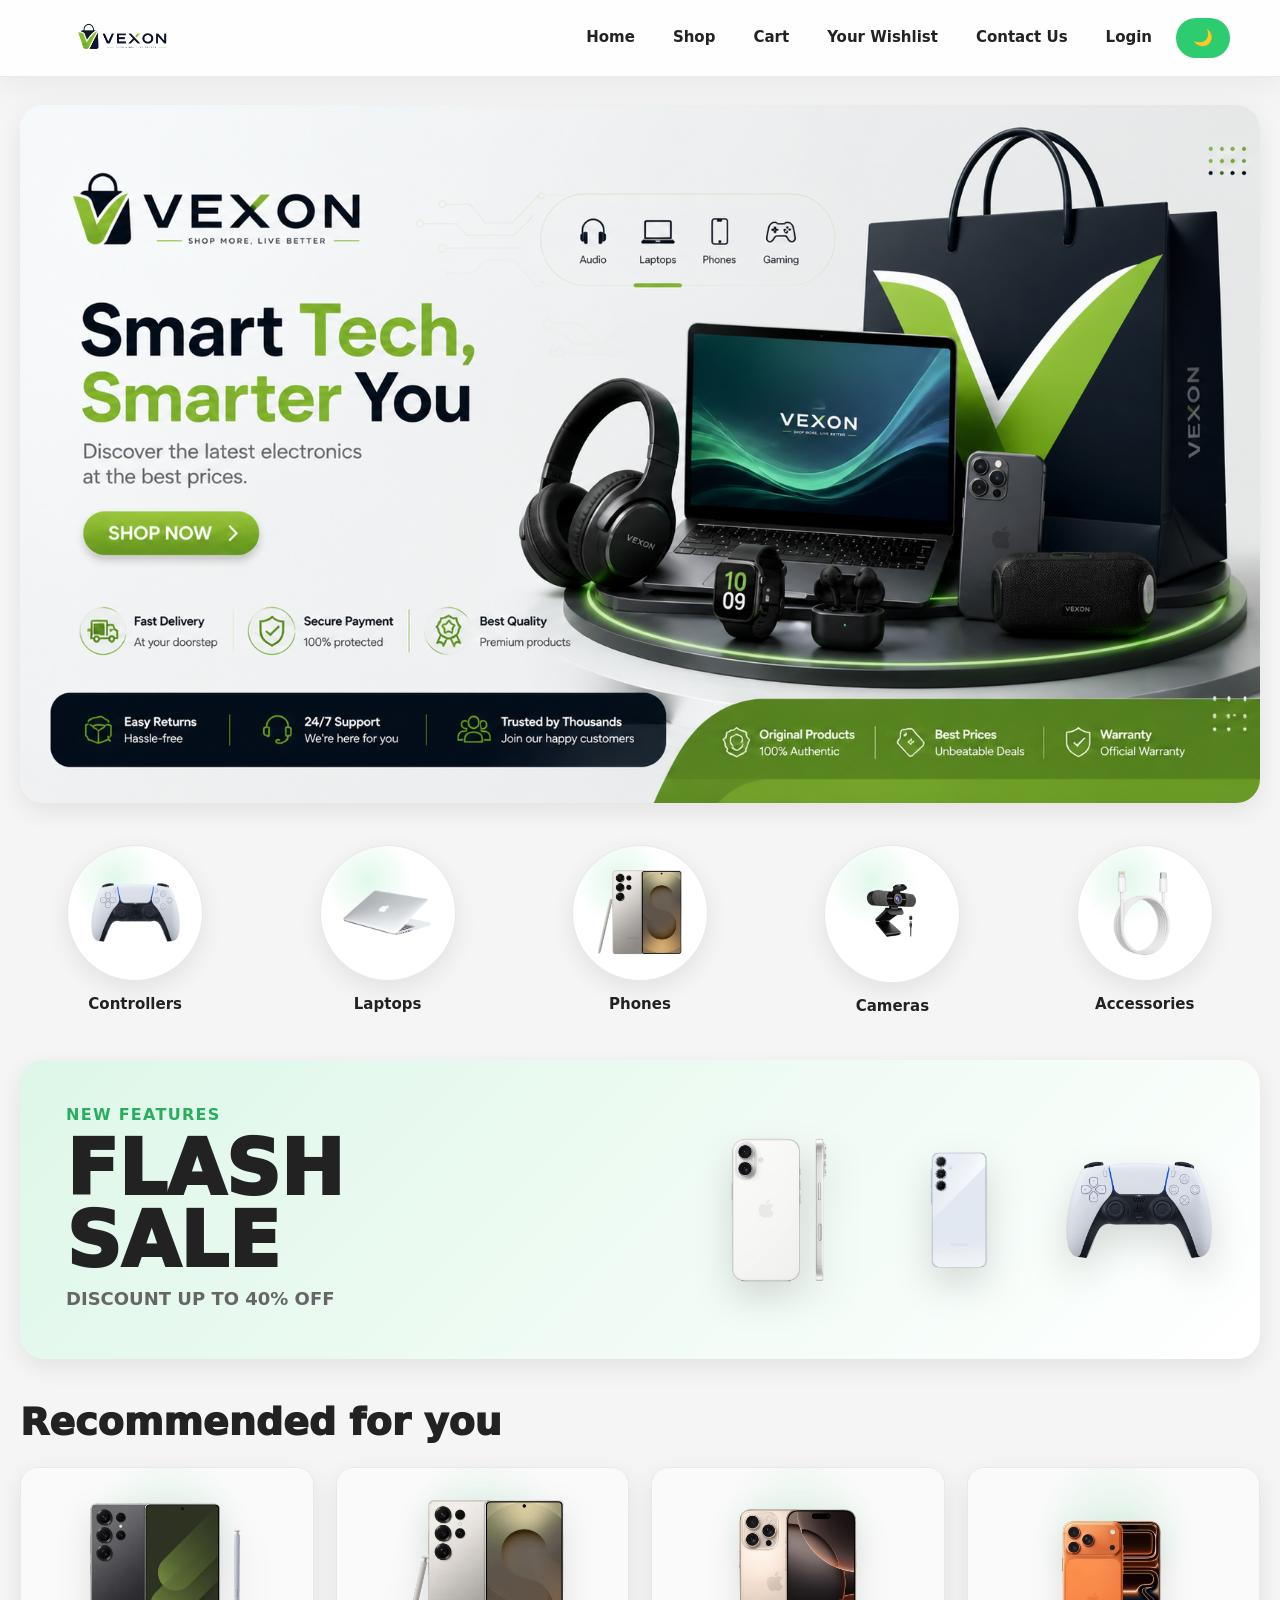
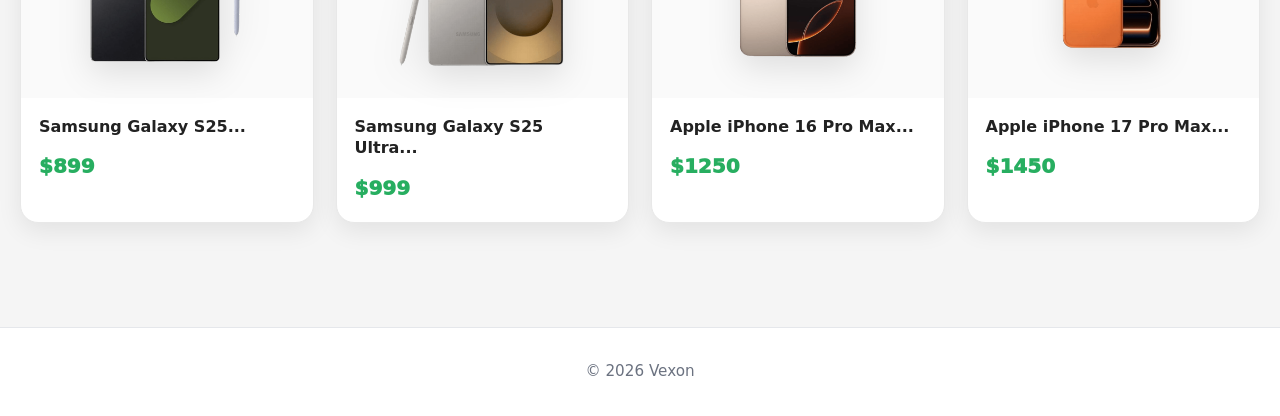
==== pages/index.html @ 3ef83936 "final commit" ====
<!DOCTYPE html>
<html lang="en">
<head>
  <meta charset="UTF-8" />
  <meta name="viewport" content="width=device-width, initial-scale=1.0"/>
  <title>MyStore</title>
  <link rel="stylesheet" href="../css/style.css">
  <link rel="stylesheet" href="../css/light-theme.css" id="theme-link">
  <link rel="stylesheet" href="../css/index.css">
</head>
<body>
      
  <header id="navbar"></header>

    <main class="container">

        <section class="main-banner">
           <a href="shop.html"><img src="../images/products/banner.png"  alt="Vexon banner" class="banner-img"></a> 
        </section>

        <section class="categories">
           <div class="category-item">
                <div class="controller-container">
                    <img src="../images/products/ps5-controller.png" alt="controller" >
                </div>
                <span>controllers</span>
            </div>
            </li>
            <div class="category-item">
                <div class="laptops-container">
                    <img src="../images/products/macbook-pro.png" alt="Laptops"onclick="changeCategory('laptops')">
                </div>
                <span>Laptops</span>
            </div>
            
            <div class="category-item">
                <div class="Phone-container">
                    <img src="../images/products/3.png" alt="Phones">
                </div>
                <span>phones</span>
            </div>
            
            <div class="category-item">
                <div class="cameras-container">
                    <img src="../images/products/webcam.png" alt="Cameras">
                </div>
                <span>Cameras</span>
            </div>

            <div class="category-item">
                <div class="accessories-container">
                    <img src="../images/products/charging-cable.png" alt="accessories">
                </div>
                <span>Accessories</span>
            </div>

        </section>

        <section class="flash-sale">
            <div class="flash-content">
                <div class="flash-text">
                    <h3>NEW FEATURES</h3>
                    <h2>FLASH SALE</h2>
                    <p>DISCOUNT UP TO 40% OFF</p>
                </div>
                <div class="flash-products">
                <img src="../images/products/iphone15.png" alt="Sale Phone 1" onclick="openDetails('iPhone 15')">
                <img src="../images/products/galaxy.png" alt="Sale Phone 2" onclick="openDetails('Samsung Galaxy S24')">
                <img src="../images/products/ps5-controller.png" alt="Sale Phone 3"onclick="openDetails('PS5 Controller')">
                </div>
            </div>
        </section>

        <section class="recommended-section">
            <h2 class="section-title">Recommended for you</h2>
            
            <div class="carousel-container">
                
                <div class="carousel-container">

  <!-- 7ot hena samsung s25 1 ya 3abod -->
  <div class="product-card">
    <div class="image-wrapper">
      <img src="../images/products/1.png" onclick="openDetails('Samsung Galaxy S25')">
    </div>

    <div class="card-content">
      <h3 class="product-title">Samsung Galaxy S25...</h3>
      <div class="price-block">
        <span class="currency">$899</span>
      </div>
    </div>
  </div>

  <!-- 7ot hena samsung s25 2 ya 3abod -->
  <div class="product-card">
    <div class="image-wrapper">
      <img src="../images/products/3.png" onclick="openDetails('Samsung Galaxy S25 Ultra')">
    </div>

    <div class="card-content">
      <h3 class="product-title">Samsung Galaxy S25 Ultra...</h3>
      <div class="price-block">
        <span class="currency">$999</span>
      </div>
    </div>
  </div>

  <!-- 7ot hena samsung ip16pm ya 3abod -->
  <div class="product-card">
    <div class="image-wrapper">
      <img src="../images/products/4.png" onclick="openDetails('Apple iPhone 16 Pro Max')">
    </div>

    <div class="card-content">
      <h3 class="product-title">Apple iPhone 16 Pro Max...</h3>
      <div class="price-block">
        <span class="currency">$1250</span>
      </div>
    </div>
  </div>

  <!-- 7ot hena samsung ip17pm ya 3abod -->
  <div class="product-card">
    <div class="image-wrapper">
      <img src="../images/products/2.png" onclick="openDetails('Apple iPhone 17 Pro Max')">
    </div>

    <div class="card-content">
      <h3 class="product-title">Apple iPhone 17 Pro Max...</h3>
      <div class="price-block">
        <span class="currency">$1450</span>
      </div>
    </div>
  </div>

</div>
        </section>  
    </main>

    <footer id="footer"></footer>
    <script>
      function openDetails(productID){
          window.location.href = `product-details.html?id=${productID}`;
      }
    </script>
    <script src="../js/main.js"></script>
</body>
</html>
---- css/style.css ----
*,
*::before,
*::after {
  box-sizing: border-box;
}

* {
  margin: 0;
  padding: 0;
}

html {
  min-height: 100%;
  scroll-behavior: smooth;
  -webkit-text-size-adjust: 100%;
}

body {
  min-height: 100vh;
  text-rendering: optimizeLegibility;
}

img,
picture,
svg,
video,
canvas {
  display: block;
  max-width: 100%;
}

button,
input,
textarea,
select {
  font: inherit;
}

button {
  cursor: pointer;
}

a {
  color: inherit;
  text-decoration: none;
}

ul,
ol {
  list-style: none;
}


:root {
  --space-1: 0.25rem;
  --space-2: 0.5rem;
  --space-3: 0.75rem;
  --space-4: 1rem;
  --space-5: 1.25rem;
  --space-6: 1.5rem;
  --space-8: 2rem;
  --space-10: 2.5rem;
  --space-12: 3rem;

  --radius-xs: 0.375rem;
  --radius-sm: 0.5rem;
  --radius-md: 0.75rem;
  --radius-lg: 1rem;
  --radius-xl: 1.25rem;
  --radius-pill: 999px;

  --container: 1180px;
  --transition-fast: 160ms ease;
  --transition: 240ms ease;
  --transition-slow: 360ms ease;


  --bg-color: Canvas;
  --bg-gradient: none;
  --card-color: Canvas;
  --card-elevated: Canvas;
  --card-muted: Canvas;
  --text-color: CanvasText;
  --secondary-text: GrayText;
  --muted-color: GrayText;
  --primary-color: LinkText;
  --primary-hover: LinkText;
  --primary-soft: transparent;
  --accent-color: LinkText;
  --success-color: LinkText;
  --danger-color: Mark;
  --danger-soft: transparent;
  --danger-hover: transparent;
  --border-color: GrayText;
  --border-strong: GrayText;
  --input-placeholder: GrayText;
  --button-text-on-primary: Canvas;
  --selection-bg: Highlight;
  --navbar-bg: Canvas;
  --footer-bg: Canvas;
  --glass-color: Canvas;
  --glass-strong: Canvas;
  --search-divider: GrayText;
  --primary-border-soft: GrayText;
  --danger-border-soft: GrayText;
  --danger-border-strong: GrayText;
  --product-media-bg: Canvas;
  --product-image-shadow: none;
  --empty-state-bg: Canvas;
  --focus-ring: 0 0 0 4px transparent;
  --shadow-xs: none;
  --shadow-sm: none;
  --shadow-md: none;
  --shadow-lg: none;
  --primary-shadow: none;
  --primary-shadow-hover: none;
  --navbar-border: var(--border-color);
  --navbar-shadow: none;


  --bg: var(--bg-color);
  --surface: var(--card-color);
  --surface-raised: var(--card-elevated);
  --surface-muted: var(--card-muted);
  --text: var(--text-color);
  --text-soft: var(--secondary-text);
  --muted: var(--muted-color);
  --border: var(--border-color);
  --primary: var(--primary-color);
  --primary-dark: var(--primary-hover);
  --accent: var(--accent-color);
  --color-brand: var(--primary-color);
  --color-brand-strong: var(--primary-hover);
  --color-brand-soft: var(--primary-soft);
  --color-accent: var(--accent-color);
  --color-success: var(--success-color);
  --color-danger: var(--danger-color);
  --color-danger-soft: var(--danger-soft);
  --ring: var(--focus-ring);
}


body {
  background: var(--bg-gradient), var(--bg-color);
  color: var(--text-color);
  font-family:
    Inter, ui-sans-serif, system-ui, -apple-system, BlinkMacSystemFont, "Segoe UI",
    Arial, sans-serif;
  font-size: 16px;
  line-height: 1.55;
  transition:
    background-color var(--transition),
    color var(--transition);
}

h1,
h2,
h3,
h4,
h5,
h6 {
  color: var(--text-color);
  font-weight: 800;
  letter-spacing: 0;
  line-height: 1.15;
}

p {
  color: var(--secondary-text);
}

::selection {
  background: var(--selection-bg);
}


.container,
.Container {
  width: min(var(--container), calc(100% - 2rem));
  margin-inline: auto;
}

main {
  width: 100%;
}


button,
.btn-primary,
.Btn-primary,
.btn-secondary {
  min-height: 2.75rem;
  border: 1px solid transparent;
  border-radius: var(--radius-md);
  display: inline-flex;
  align-items: center;
  justify-content: center;
  gap: var(--space-2);
  padding: 0.75rem 1rem;
  font-weight: 750;
  line-height: 1;
  transition:
    transform var(--transition-fast),
    box-shadow var(--transition-fast),
    background-color var(--transition-fast),
    border-color var(--transition-fast),
    color var(--transition-fast);
}

button:disabled {
  cursor: not-allowed;
  opacity: 0.52;
}

.btn-primary,
.Btn-primary {
  background: linear-gradient(180deg, var(--primary-color), var(--primary-hover));
  color: var(--button-text-on-primary);
  box-shadow: var(--primary-shadow);
}

.btn-primary:hover,
.Btn-primary:hover {
  transform: translateY(-1px);
  box-shadow: var(--primary-shadow-hover);
}

.btn-secondary {
  background: var(--card-color);
  border-color: var(--border-color);
  color: var(--text-color);
  box-shadow: var(--shadow-xs);
}

.btn-secondary:hover {
  background: var(--card-muted);
  border-color: var(--border-strong);
  transform: translateY(-1px);
}

/* Inputs */
input,
textarea,
select {
  width: 100%;
  border: 1px solid var(--border-color);
  border-radius: var(--radius-md);
  background: var(--card-color);
  color: var(--text-color);
  padding: 0.8rem 0.95rem;
  outline: none;
  box-shadow: var(--shadow-xs);
  transition:
    border-color var(--transition-fast),
    box-shadow var(--transition-fast),
    background-color var(--transition-fast);
}

input::placeholder,
textarea::placeholder {
  color: var(--input-placeholder);
}

input:focus,
textarea:focus,
select:focus {
  border-color: var(--primary-color);
  box-shadow: var(--focus-ring), var(--shadow-xs);
}

/* Navbar */
#navbar,
#Navbar {
  position: sticky;
  top: 0;
  z-index: 50;
  border-bottom: 1px solid var(--navbar-border);
  background: var(--navbar-bg);
  box-shadow: var(--navbar-shadow);
  backdrop-filter: blur(18px);
}

#navbar .navbar,
#Navbar .navbar {
  width: min(var(--container), calc(100% - 2rem));
  min-height: 4.5rem;
  margin-inline: auto;
  display: flex;
  align-items: center;
  justify-content: space-between;
  gap: var(--space-6);
}

#navbar h2,
#Navbar h2 {
  color: var(--text-color);
  font-size: clamp(1.25rem, 2vw, 1.55rem);
  font-weight: 900;
}

.logo img {
  height: 60px;
  cursor: pointer;
}
/* ozbot el logo ya usef */
.logo img {
  height: 60px;
  cursor: pointer;
}

.logo-light,
.logo-dark {
  height: 60px;
  transition: opacity 0.3s ease;
}

.logo-dark {
  display: none;
}
.dark-theme .logo-light {
  display: none;
}

.dark-theme .logo-dark {
  display: inline;
}
#navbar ul,
#Navbar ul {
  display: flex;
  align-items: center;
  gap: clamp(0.35rem, 1.5vw, 1rem);
  flex-wrap: wrap;
}

#navbar li,
#Navbar li {
  display: flex;
  align-items: center;
}

#navbar a,
#Navbar a {
  border-radius: var(--radius-pill);
  color: var(--secondary-text);
  display: inline-flex;
  align-items: center;
  min-height: 2.35rem;
  padding: 0.55rem 0.85rem;
  font-size: 0.94rem;
  font-weight: 700;
  transition:
    background-color var(--transition-fast),
    color var(--transition-fast);
}

#navbar a:hover,
#Navbar a:hover {
  background: var(--primary-soft);
  color: var(--primary-hover);
}

#navbar button,
#Navbar button {
  min-width: 2.35rem;
  min-height: 2.35rem;
  border-color: var(--border-color);
  border-radius: var(--radius-pill);
  background: var(--card-color);
  color: var(--text-color);
  padding: 0;
  box-shadow: var(--shadow-xs);
}

#navbar button:hover,
#Navbar button:hover {
  border-color: var(--primary-color);
  color: var(--primary-color);
  transform: translateY(-1px);
}



#footer {
  margin-top: var(--space-12);
  border-top: 1px solid var(--border-color);
  background: var(--footer-bg);
  color: var(--muted-color);
  padding: var(--space-8) var(--space-4);
}

#footer p {
  color: var(--muted-color);
  font-size: 0.95rem;
}


.hidden,
.Hidden {
  display: none !important;
}

.text-center {
  text-align: center !important;
}

.mt-20 {
  margin-top: 1.25rem !important;
}

.mb-20 {
  margin-bottom: 1.25rem !important;
}

.sr-only {
  position: absolute;
  width: 1px;
  height: 1px;
  overflow: hidden;
  clip: rect(0, 0, 0, 0);
  white-space: nowrap;
}


@media (max-width: 760px) {
  body {
    font-size: 15px;
  }

  .container,
  .Container {
    width: min(100% - 1rem, var(--container));
  }

  #navbar .navbar,
  #Navbar .navbar {
    min-height: auto;
    padding-block: var(--space-3);
    flex-direction: column;
    align-items: stretch;
    gap: var(--space-3);
  }

  #navbar ul,
  #Navbar ul {
    justify-content: center;
    gap: var(--space-2);
  }

  #navbar a,
  #Navbar a {
    min-height: 2.2rem;
    padding-inline: 0.7rem;
    font-size: 0.88rem;
  }
}

@media (prefers-reduced-motion: reduce) {
  *,
  *::before,
  *::after {
    scroll-behavior: auto !important;
    transition-duration: 1ms !important;
    animation-duration: 1ms !important;
    animation-iteration-count: 1 !important;
  }
}
---- css/light-theme.css ----
:root {
  color-scheme: light;

  --bg-color: #f5f7fb;
  --bg-gradient:
    radial-gradient(circle at top left, rgba(37, 99, 235, 0.08), transparent 34rem),
    linear-gradient(180deg, #fbfcff 0%, #f5f7fb 42rem);
  --card-color: #ffffff;
  --card-elevated: #ffffff;
  --card-muted: #f1f4f9;
  --text-color: #1e1e1e;
  --secondary-text: #4b5563;
  --muted-color: #6b7280;

  --primary-color: #2563eb;
  --primary-hover: #1d4ed8;
  --primary-soft: #eaf2ff;
  --accent-color: #f59e0b;
  --success-color: #0e9f6e;
  --danger-color: #dc2626;
  --danger-soft: #fff1f2;
  --danger-hover: #ffe4e6;
  --button-text-on-primary: #ffffff;

  --border-color: #e5e7eb;
  --border-strong: #cfd6e3;
  --input-placeholder: #9aa3b2;
  --selection-bg: rgba(37, 99, 235, 0.18);

  --navbar-bg: rgba(255, 255, 255, 0.88);
  --navbar-border: rgba(229, 231, 235, 0.86);
  --navbar-shadow: 0 10px 30px rgba(15, 23, 42, 0.05);
  --footer-bg: #ffffff;

  --glass-color: rgba(255, 255, 255, 0.78);
  --glass-strong: rgba(255, 255, 255, 0.88);
  --search-divider: rgba(227, 231, 239, 0.72);
  --primary-border-soft: rgba(37, 99, 235, 0.22);
  --danger-border-soft: rgba(220, 38, 38, 0.18);
  --danger-border-strong: rgba(220, 38, 38, 0.28);
  --product-media-bg:
    linear-gradient(145deg, rgba(246, 247, 251, 0.7), rgba(234, 242, 255, 0.9)),
    #f1f4f9;
  --product-image-shadow: drop-shadow(0 18px 22px rgba(15, 23, 42, 0.14));
  --empty-state-bg:
    linear-gradient(180deg, rgba(234, 242, 255, 0.76), rgba(255, 255, 255, 0.92)),
    #ffffff;

  --shadow-xs: 0 1px 2px rgba(15, 23, 42, 0.06);
  --shadow-sm: 0 6px 18px rgba(15, 23, 42, 0.08);
  --shadow-md: 0 14px 36px rgba(15, 23, 42, 0.1);
  --shadow-lg: 0 24px 60px rgba(15, 23, 42, 0.14);
  --primary-shadow: 0 12px 24px rgba(37, 99, 235, 0.22);
  --primary-shadow-hover: 0 16px 30px rgba(37, 99, 235, 0.28);
  --focus-ring: 0 0 0 4px rgba(37, 99, 235, 0.16);


  --bg: var(--bg-color);
  --surface: var(--card-color);
  --surface-raised: var(--card-elevated);
  --surface-muted: var(--card-muted);
  --text: var(--text-color);
  --text-soft: var(--secondary-text);
  --muted: var(--muted-color);
  --border: var(--border-color);
  --primary: var(--primary-color);
  --primary-dark: var(--primary-hover);
  --accent: var(--accent-color);
  --color-brand: var(--primary-color);
  --color-brand-strong: var(--primary-hover);
  --color-brand-soft: var(--primary-soft);
  --color-accent: var(--accent-color);
  --color-success: var(--success-color);
  --color-danger: var(--danger-color);
  --color-danger-soft: var(--danger-soft);
  --ring: var(--focus-ring);
}
---- css/index.css ----
:root {
  --home-primary: #2ecc71;
  --home-primary-dark: #27ae60;
  --home-bg: #f5f5f5;
  --home-text: #222;
  --home-muted: #666;
  --home-white: #fff;
  --home-border: #e8e8e8;
  --home-shadow-sm: 0 8px 24px rgba(0, 0, 0, 0.08);
  --home-shadow-md: 0 16px 42px rgba(0, 0, 0, 0.12);
  --home-radius: 18px;
  --home-transition: 0.25s ease;
}

body {
  background: var(--home-bg);
  color: var(--home-text);
}

.container {
  width: min(1400px, calc(100% - 40px));

  margin: 0 auto;
}

/* Navbar */
header {
  position: sticky;
  top: 0;
  z-index: 100;
  background: rgba(255, 255, 255, 0.92);
  border-bottom: 1px solid var(--home-border);
  box-shadow: 0 6px 20px rgba(0, 0, 0, 0.04);
  backdrop-filter: blur(14px);
}

header nav,
#navbar nav,
#navbar .navbar {
  width: min(1180px, calc(100% - 32px));
  min-height: 72px;
  margin: 0 auto;
  display: flex;
  align-items: center;
  justify-content: space-between;
  gap: 24px;
}

header nav img,
#navbar nav img,
#navbar .navbar img {
  max-height: 58px;
  object-fit: contain;
}

header nav ul,
#navbar nav ul,
#navbar .navbar ul {
  display: flex;
  align-items: center;
  gap: 10px;
  margin: 0;
  padding: 0;
  list-style: none;
}

header nav li,
#navbar nav li,
#navbar .navbar li {
  display: flex;
  align-items: center;
}

header nav a,
#navbar nav a,
#navbar .navbar a {
  display: inline-flex;
  align-items: center;
  min-height: 40px;
  border-radius: 999px;
  color: var(--home-text);
  padding: 9px 14px;
  font-size: 15px;
  font-weight: 700;
  text-decoration: none;
  transition:
    color var(--home-transition),
    background-color var(--home-transition),
    transform var(--home-transition);
}

header nav a:hover,
#navbar nav a:hover,
#navbar .navbar a:hover {
  background: rgba(46, 204, 113, 0.12);
  color: var(--home-primary-dark);
  transform: translateY(-1px);
}

header nav button,
#navbar nav button,
#navbar .navbar button {
  min-height: 40px;
  border: 1px solid rgba(46, 204, 113, 0.28);
  border-radius: 999px;
  background: var(--home-primary);
  color: var(--home-white);
  padding: 9px 16px;
  font-weight: 800;
  cursor: pointer;
  transition:
    background-color var(--home-transition),
    box-shadow var(--home-transition),
    transform var(--home-transition);
}

header nav button:hover,
#navbar nav button:hover,
#navbar .navbar button:hover {
  background: var(--home-primary-dark);
  box-shadow: 0 10px 22px rgba(46, 204, 113, 0.28);
  transform: translateY(-1px);
}

main.container {
  padding: 28px 0 56px;
}

main section {
  margin-bottom: 42px;
}

/* Banner */

section.main-banner {
  width: 100%;
  aspect-ratio: 16 / 9; 
  overflow: hidden;
  border-radius: 24px;
  background: var(--home-white);
  box-shadow: var(--home-shadow-sm);
}

section.main-banner img,
.main-banner .banner-img {
  width: 100%;
  height: 100%; 
  display: block;
  object-fit: cover;
  border-radius: inherit;
  transition:
    transform 0.45s ease,
    filter var(--home-transition);
}


section.main-banner:hover img {
  filter: saturate(1.05);
  transform: scale(1.02);
}
/* Categories */
.categories {
  display: grid;
  grid-template-columns: repeat(5, minmax(0, 1fr));
  gap: 22px;
  align-items: start;
}

.categories > .category-item {
  display: flex;
  flex-direction: column;
  align-items: center;
  gap: 12px;
  text-align: center;
  cursor: pointer;
  transition:
    color var(--home-transition),
    transform var(--home-transition);
}

.category-item > div,
.controller-container,
.laptops-container,
.phone-container,
.cameras-container,
.accessories-container {
  width: clamp(96px, 11vw, 136px);
  aspect-ratio: 1;
  display: flex;
  align-items: center;
  justify-content: center;
  border: 1px solid var(--home-border);
  border-radius: 50%;
  background:
    radial-gradient(circle at 35% 25%, rgba(46, 204, 113, 0.14), transparent 34%),
    var(--home-white);
  box-shadow: var(--home-shadow-sm);
  transition:
    border-color var(--home-transition),
    box-shadow var(--home-transition),
    transform var(--home-transition);
}

.categories img,
.category-item img {
  width: 68%;
  height: 68%;
  object-fit: contain;
  transition: transform var(--home-transition);
}

.category-item span {
  color: var(--home-text);
  font-size: 15px;
  font-weight: 800;
  text-transform: capitalize;
  transition: color var(--home-transition);
}

.categories > .category-item:hover {
  transform: translateY(-5px);
}

.categories > .category-item:hover > div {
  border-color: rgba(46, 204, 113, 0.42);
  box-shadow: var(--home-shadow-md);
}

.categories > .category-item:hover img {
  transform: scale(1.08);
}

.categories > .category-item:hover span {
  color: var(--home-primary-dark);
}

/* elta5fedat */
.flash-sale {
  border-radius: 24px;
  background:
    linear-gradient(135deg, rgba(46, 204, 113, 0.16), rgba(255, 255, 255, 0.95)),
    var(--home-white);
  box-shadow: var(--home-shadow-sm);
  overflow: hidden;
}

.flash-sale .flash-content {
  min-height: 260px;
  display: grid;
  grid-template-columns: minmax(220px, 0.8fr) minmax(0, 1.2fr);
  align-items: center;
  gap: 28px;
  padding: clamp(26px, 4vw, 46px);
}

.flash-sale .flash-text {
  display: flex;
  flex-direction: column;
  gap: 8px;
}

.flash-sale h3 {
  color: var(--home-primary-dark);
  font-size: clamp(13px, 1.4vw, 16px);
  font-weight: 900;
  letter-spacing: 0.08em;
}

.flash-sale h2 {
  color: var(--home-text);
  font-size: clamp(36px, 6vw, 76px);
  font-weight: 950;
  line-height: 0.95;
}

.flash-sale p {
  color: var(--home-muted);
  font-size: clamp(15px, 2vw, 18px);
  font-weight: 800;
}

.flash-sale .flash-products {
  display: flex;
  align-items: center;
  justify-content: flex-end;
  gap: clamp(10px, 3vw, 30px);
}

.flash-sale img {
  width: min(30%, 150px);
  aspect-ratio: 1;
  object-fit: contain;
  filter: drop-shadow(0 16px 18px rgba(0, 0, 0, 0.14));
  transition: transform var(--home-transition);
}

.flash-sale:hover img {
  transform: translateY(-7px) scale(1.03);
}

/* Products */
.recommended-section {
  margin-bottom: 0;
}

.section-title {
  margin-bottom: 22px;
  color: var(--home-text);
  font-size: clamp(26px, 3vw, 38px);
  font-weight: 950;
}

.carousel-container {
  display: grid;
  grid-template-columns: repeat(auto-fit, minmax(260px, 1fr));
  gap: 22px;
}

.product-card {
  position: relative;
  overflow: hidden;
  display: flex;
  flex-direction: column;
  min-height: 100%;
  border: 1px solid var(--home-border);
  border-radius: var(--home-radius);
  background: var(--home-white);
  box-shadow: var(--home-shadow-sm);
  transition:
    border-color var(--home-transition),
    box-shadow var(--home-transition),
    transform var(--home-transition);
}

.product-card:hover {
  border-color: rgba(46, 204, 113, 0.42);
  box-shadow: var(--home-shadow-md);
  transform: translateY(-6px);
}

.image-wrapper {
  position: relative;
  min-height: 230px;
  display: flex;
  align-items: center;
  justify-content: center;
  background:
    radial-gradient(circle at 50% 28%, rgba(46, 204, 113, 0.13), transparent 36%),
    #fafafa;
  padding: 22px;
}

.image-wrapper img {
  width: min(86%, 190px);
  height: 180px;
  object-fit: contain;
  filter: drop-shadow(0 12px 16px rgba(0, 0, 0, 0.11));
  transition: transform 0.35s ease;
}

.product-card:hover .image-wrapper img {
  transform: scale(1.07);
}

.btn-icon,
.btn-wishlist {
  position: absolute;
  top: 14px;
  right: 14px;
  width: 42px;
  height: 42px;
  display: inline-flex;
  align-items: center;
  justify-content: center;
  border: 1px solid var(--home-border);
  border-radius: 50%;
  background: rgba(255, 255, 255, 0.9);
  color: var(--home-primary-dark);
  font-size: 20px;
  line-height: 1;
  cursor: pointer;
  box-shadow: 0 8px 20px rgba(0, 0, 0, 0.08);
  transition:
    background-color var(--home-transition),
    border-color var(--home-transition),
    color var(--home-transition),
    transform var(--home-transition);
}

.btn-icon:hover,
.btn-wishlist:hover {
  border-color: var(--home-primary);
  background: var(--home-primary);
  color: var(--home-white);
  transform: scale(1.08);
}

.card-content {
  display: flex;
  flex-direction: column;
  gap: 14px;
  padding: 18px;
}

.product-title {
  color: var(--home-text);
  font-size: 16px;
  font-weight: 850;
  line-height: 1.35;
}

.price-block {
  margin: 0 18px 18px;
}

.card-content .price-block {
  margin: 0;
}

.currency {
  color: var(--home-primary-dark);
  font-size: 20px;
  font-weight: 950;
}

footer {
  margin-top: 48px;
}

@media (max-width: 1024px) {
  .carousel-container {
    grid-template-columns: repeat(2, minmax(0, 1fr));
  }

  .categories {
    grid-template-columns: repeat(3, minmax(0, 1fr));
  }
}

@media (max-width: 760px) {
  header nav,
  #navbar nav,
  #navbar .navbar {
    min-height: auto;
    flex-direction: column;
    align-items: stretch;
    gap: 12px;
    padding: 14px 0;
  }

  header nav ul,
  #navbar nav ul,
  #navbar .navbar ul {
    justify-content: center;
    flex-wrap: wrap;
    gap: 8px;
  }

  header nav a,
  #navbar nav a,
  #navbar .navbar a {
    min-height: 36px;
    padding: 8px 11px;
    font-size: 14px;
  }

  main.container {
    padding-top: 18px;
  }

  main section {
    margin-bottom: 32px;
  }

  section.main-banner img,
  .main-banner .banner-img {
    min-height: 180px;
    border-radius: 18px;
  }

  section.main-banner,
  .flash-sale {
    border-radius: 18px;
  }

  .flash-sale .flash-content {
    grid-template-columns: 1fr;
    text-align: center;
  }

  .flash-sale .flash-products {
    justify-content: center;
  }

  .flash-sale img {
    width: min(31%, 110px);
  }

  .categories {
    grid-template-columns: repeat(2, minmax(0, 1fr));
    gap: 18px;
  }

  .carousel-container {
    gap: 16px;
  }

  .image-wrapper {
    min-height: 190px;
  }

  .image-wrapper img {
    height: 150px;
  }
}

@media (max-width: 520px) {
  .container {
    width: min(100% - 20px, 1180px);
  }

  .categories,
  .carousel-container {
    grid-template-columns: 1fr;
  }

  .category-item > div,
  .controller-container,
  .laptops-container,
  .phone-container,
  .cameras-container,
  .accessories-container {
    width: 118px;
  }

  .product-card {
    border-radius: 16px;
  }

  .card-content {
    padding: 16px;
  }

  .price-block {
    margin: 0 16px 16px;
  }
}
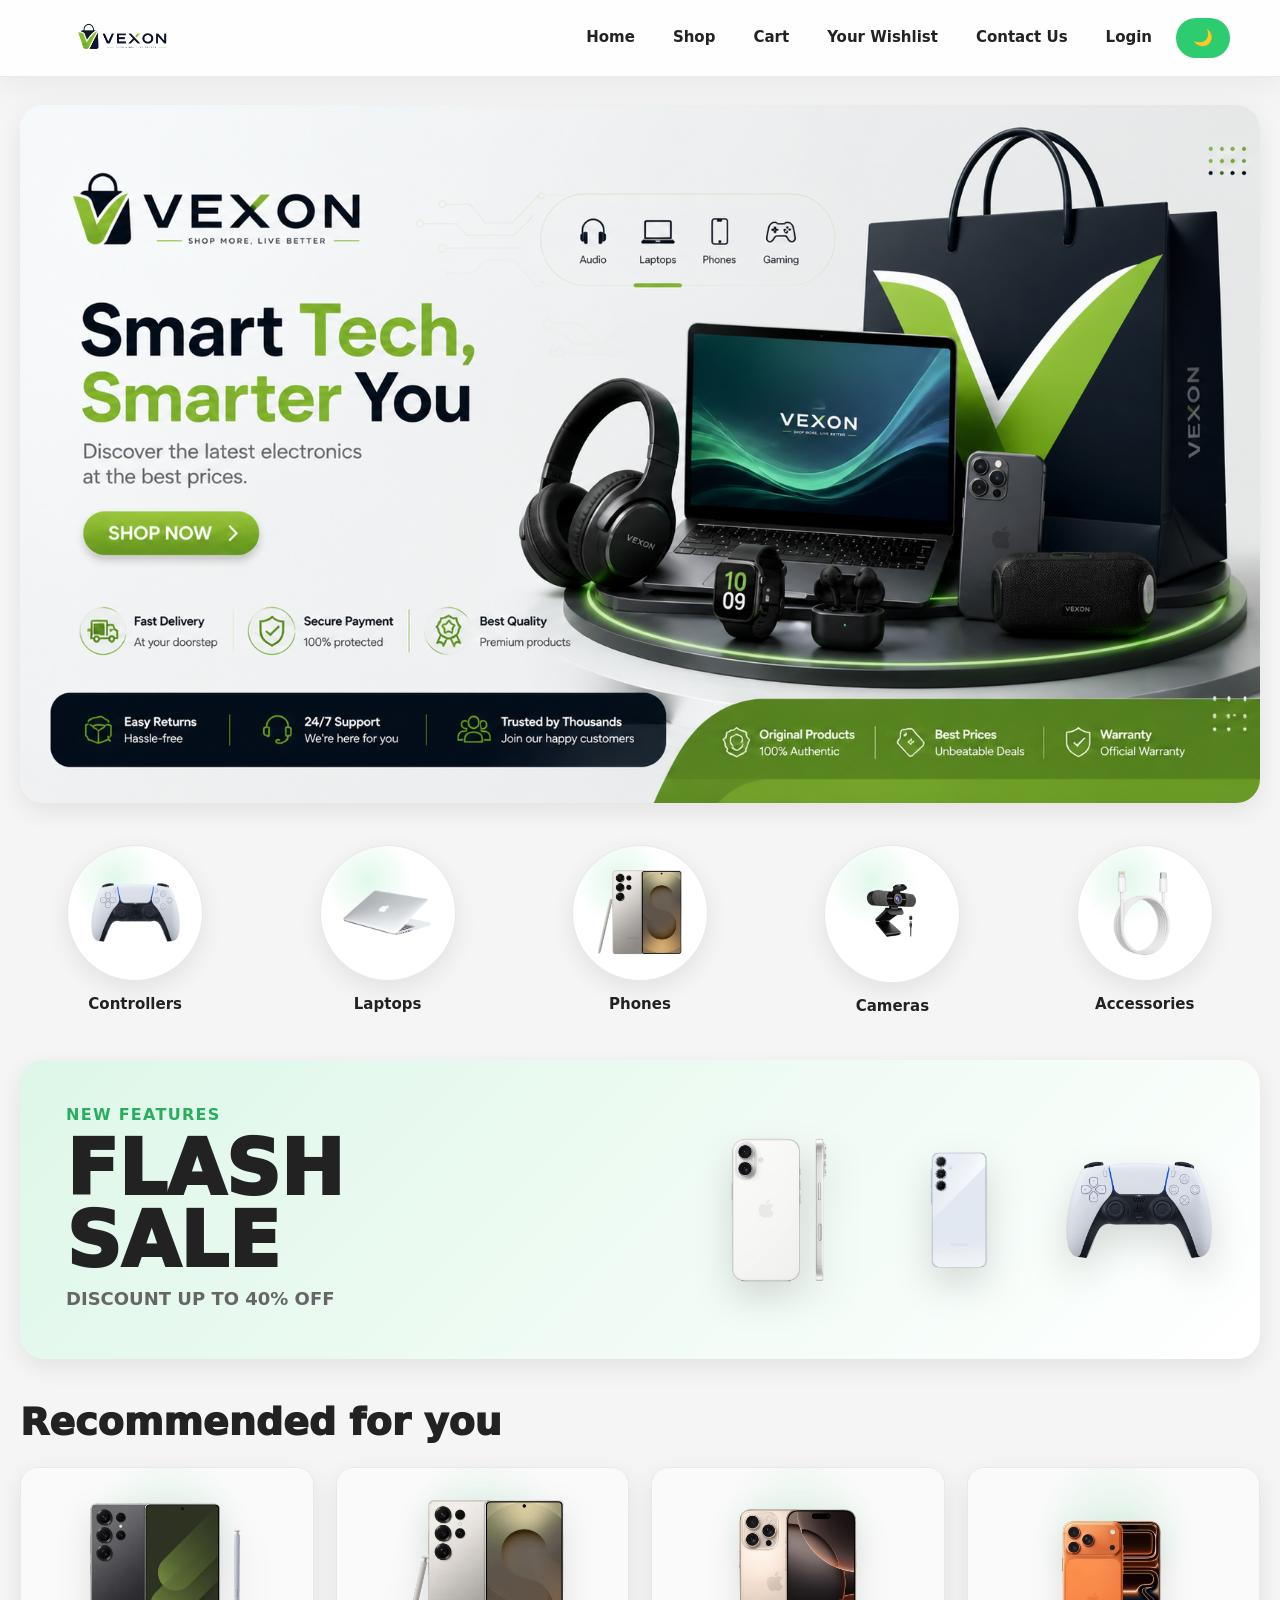
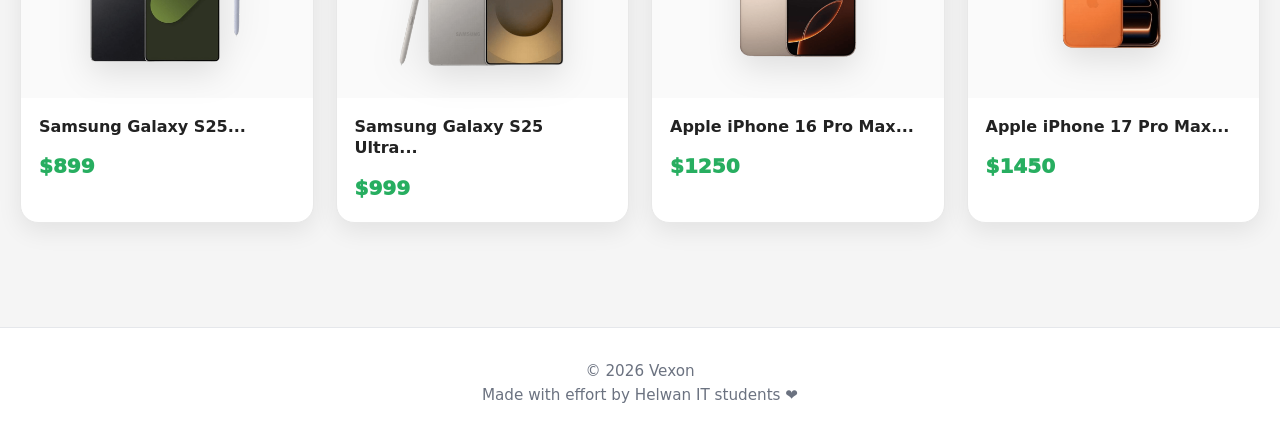
==== commit 833420f0: "Update index.html" ====
--- a/pages/index.html
+++ b/pages/index.html
@@ -106,7 +106,7 @@
     </div>
   </div>
 
-  <!-- 7ot hena samsung ip16pm ya 3abod -->
+  <!-- 7ot hena ip16pm ya 3abod -->
   <div class="product-card">
     <div class="image-wrapper">
       <img src="../images/products/4.png" onclick="openDetails('Apple iPhone 16 Pro Max')">
@@ -120,7 +120,7 @@
     </div>
   </div>
 
-  <!-- 7ot hena samsung ip17pm ya 3abod -->
+  <!-- 7ot hena ip17pm ya 3abod -->
   <div class="product-card">
     <div class="image-wrapper">
       <img src="../images/products/2.png" onclick="openDetails('Apple iPhone 17 Pro Max')">
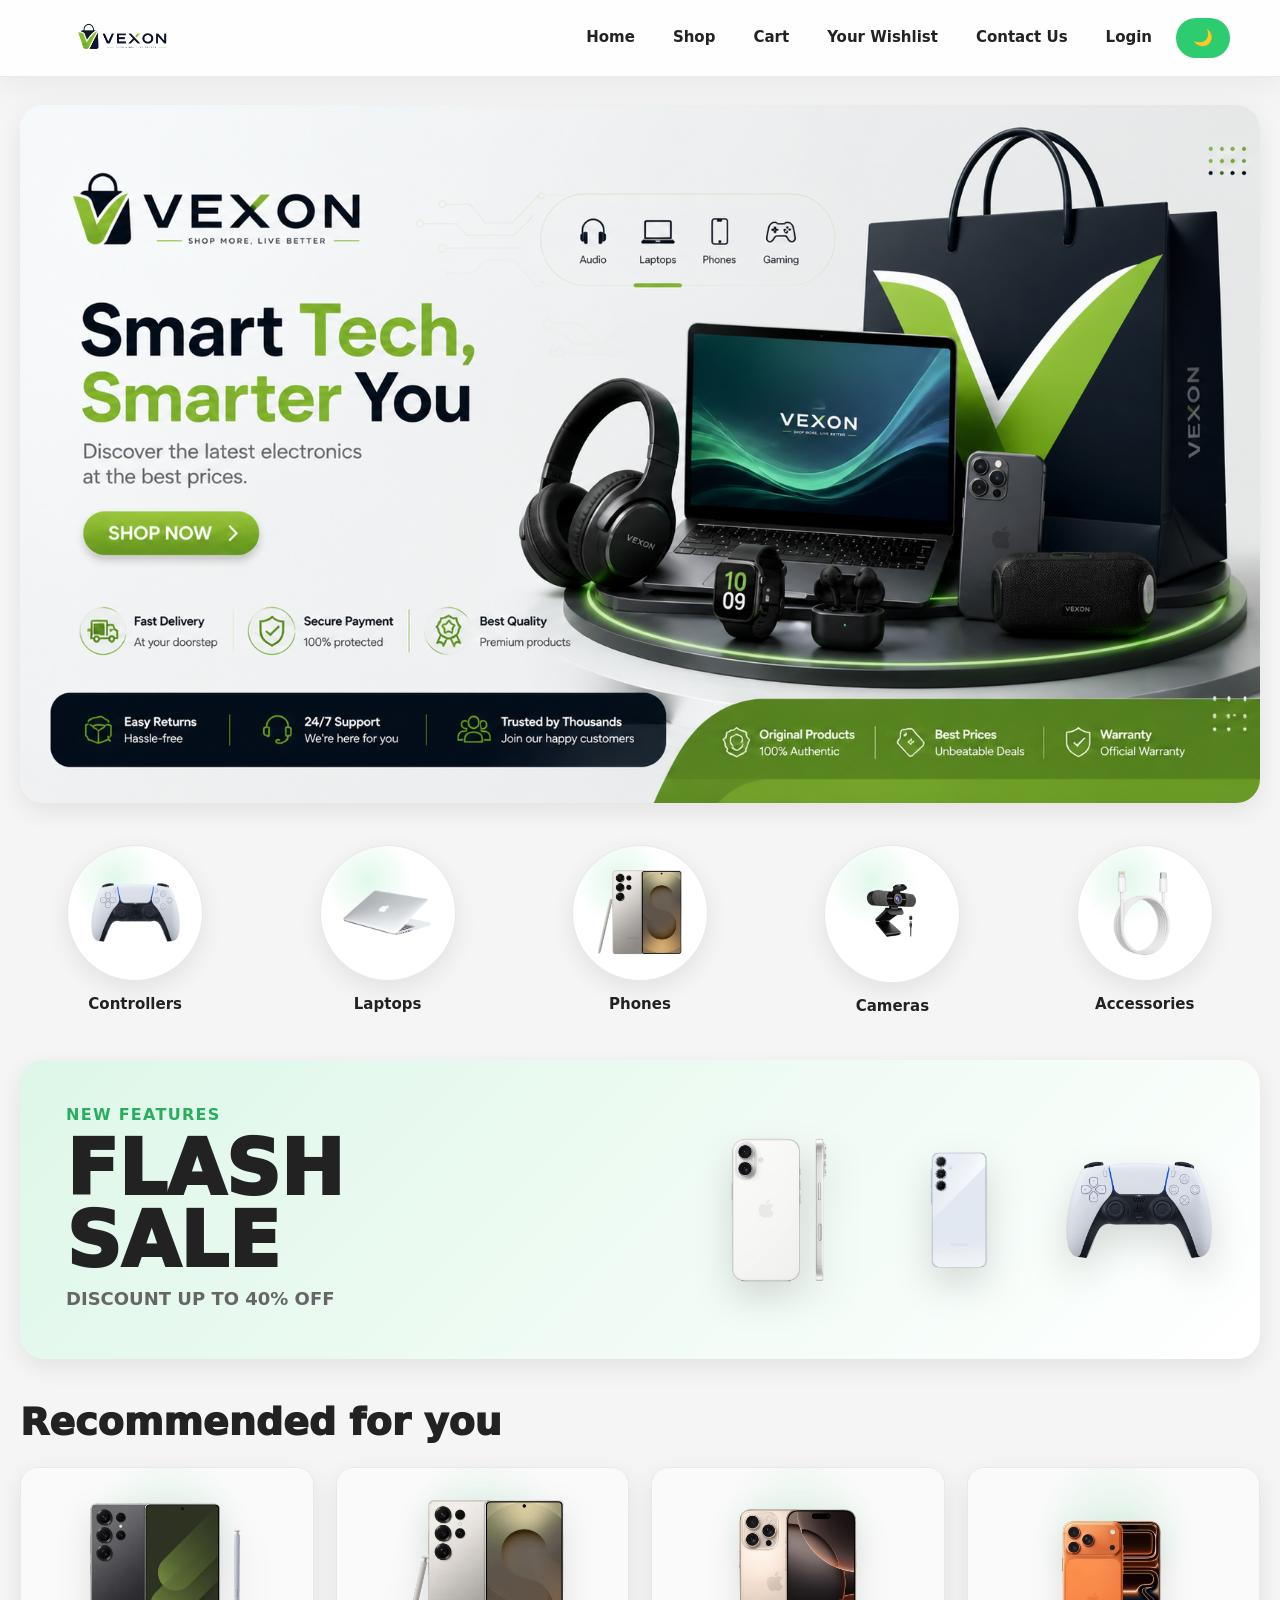
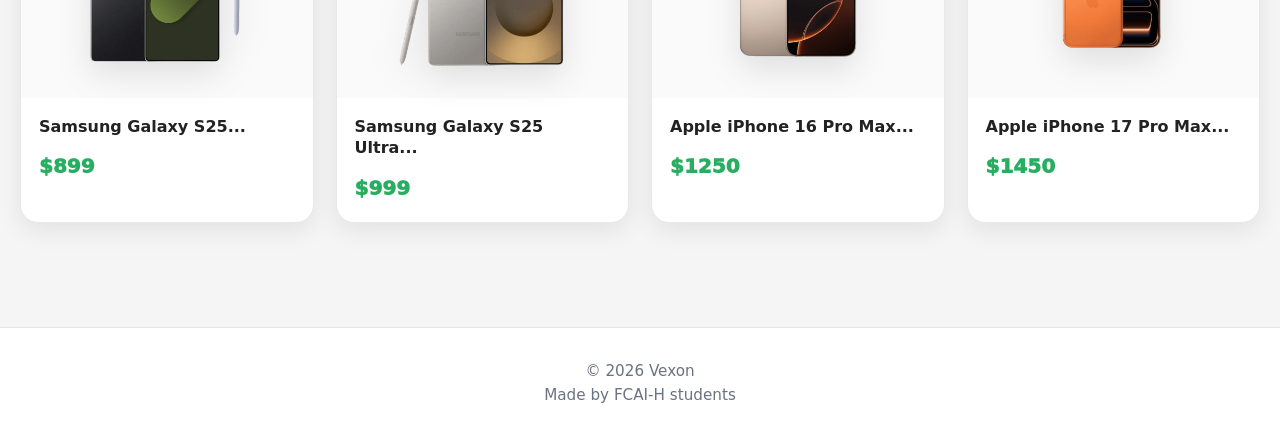
==== commit 916fc75a: "Change page title from 'MyStore' to 'Vexon'" ====
--- a/pages/index.html
+++ b/pages/index.html
@@ -3,7 +3,7 @@
 <head>
   <meta charset="UTF-8" />
   <meta name="viewport" content="width=device-width, initial-scale=1.0"/>
-  <title>MyStore</title>
+  <title>Vexon</title>
   <link rel="stylesheet" href="../css/style.css">
   <link rel="stylesheet" href="../css/light-theme.css" id="theme-link">
   <link rel="stylesheet" href="../css/index.css">
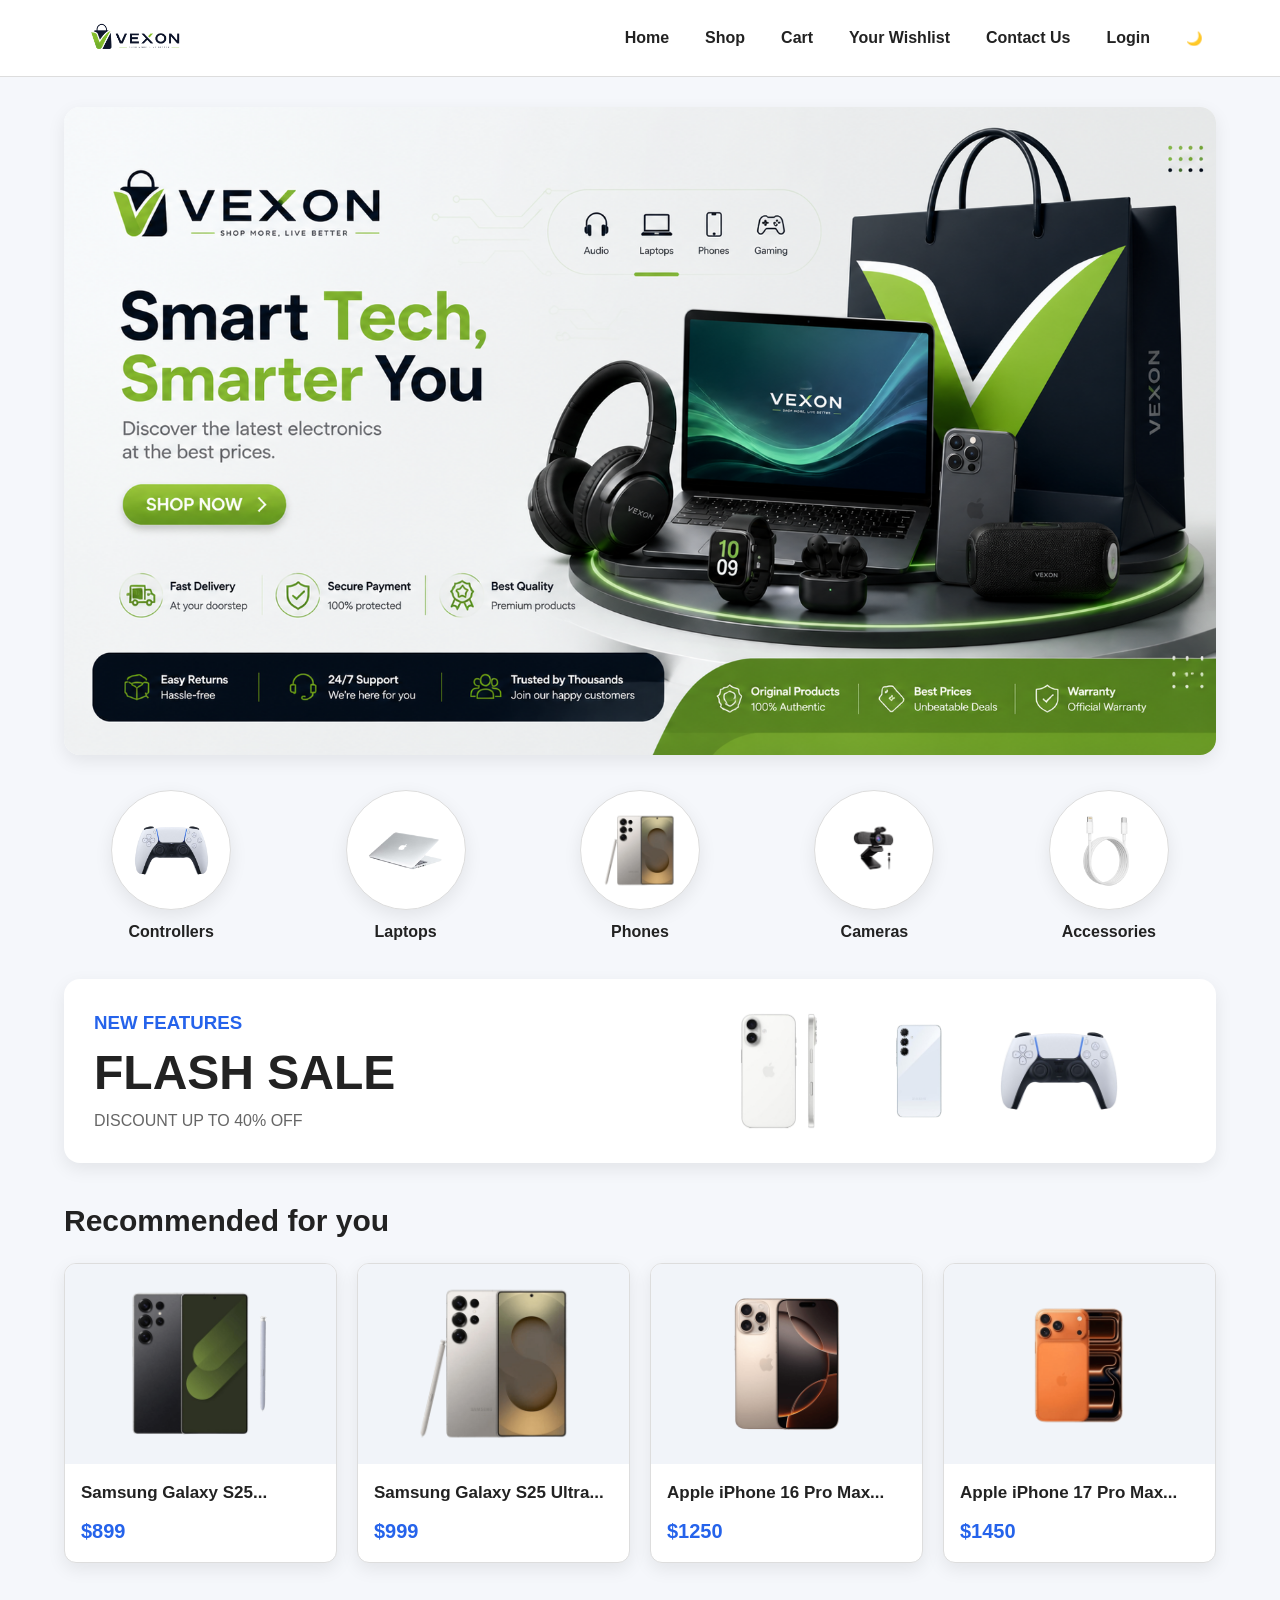
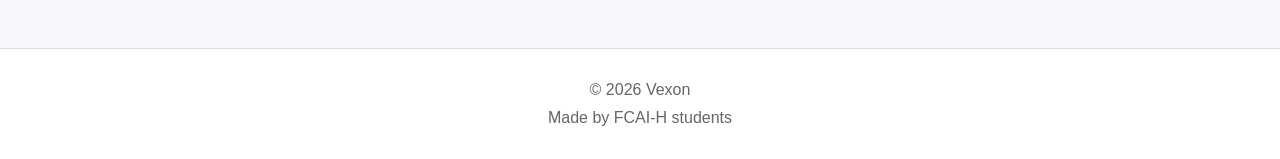
==== commit f9efa0e1: "Add files via upload" ====
--- a/pages/index.html
+++ b/pages/index.html
@@ -17,43 +17,42 @@
         <section class="main-banner">
            <a href="shop.html"><img src="../images/products/banner.png"  alt="Vexon banner" class="banner-img"></a> 
         </section>
-
+        
         <section class="categories">
-           <div class="category-item">
+            <div class="category-item" onclick="window.location.href='shop.html?category=controllers'" style="cursor: pointer;">
                 <div class="controller-container">
                     <img src="../images/products/ps5-controller.png" alt="controller" >
                 </div>
-                <span>controllers</span>
+                <span>Controllers</span>
             </div>
-            </li>
-            <div class="category-item">
+            
+            <div class="category-item" onclick="window.location.href='shop.html?category=laptops'" style="cursor: pointer;">
                 <div class="laptops-container">
-                    <img src="../images/products/macbook-pro.png" alt="Laptops"onclick="changeCategory('laptops')">
+                    <img src="../images/products/macbook-pro.png" alt="Laptops">
                 </div>
                 <span>Laptops</span>
             </div>
             
-            <div class="category-item">
+            <div class="category-item" onclick="window.location.href='shop.html?category=phones'" style="cursor: pointer;">
                 <div class="Phone-container">
                     <img src="../images/products/3.png" alt="Phones">
                 </div>
-                <span>phones</span>
+                <span>Phones</span>
             </div>
             
-            <div class="category-item">
+            <div class="category-item" onclick="window.location.href='shop.html?category=cameras'" style="cursor: pointer;">
                 <div class="cameras-container">
                     <img src="../images/products/webcam.png" alt="Cameras">
                 </div>
                 <span>Cameras</span>
             </div>
 
-            <div class="category-item">
+            <div class="category-item" onclick="window.location.href='shop.html?category=accessories'" style="cursor: pointer;">
                 <div class="accessories-container">
                     <img src="../images/products/charging-cable.png" alt="accessories">
                 </div>
                 <span>Accessories</span>
             </div>
-
         </section>
 
         <section class="flash-sale">
@@ -64,9 +63,9 @@
                     <p>DISCOUNT UP TO 40% OFF</p>
                 </div>
                 <div class="flash-products">
-                <img src="../images/products/iphone15.png" alt="Sale Phone 1" onclick="openDetails('iPhone 15')">
-                <img src="../images/products/galaxy.png" alt="Sale Phone 2" onclick="openDetails('Samsung Galaxy S24')">
-                <img src="../images/products/ps5-controller.png" alt="Sale Phone 3"onclick="openDetails('PS5 Controller')">
+                <img src="../images/products/iphone15.png" alt="Sale Phone 1" onclick="openDetails('iPhone 15')" style="cursor: pointer;">
+                <img src="../images/products/galaxy.png" alt="Sale Phone 2" onclick="openDetails('Samsung Galaxy S24')" style="cursor: pointer;">
+                <img src="../images/products/ps5-controller.png" alt="Sale item 3"onclick="openDetails('PS5 Controller')" style="cursor: pointer;">
                 </div>
             </div>
         </section>
@@ -145,5 +144,6 @@
       }
     </script>
     <script src="../js/main.js"></script>
+    <script src="../js/products.js"></script>
 </body>
 </html>
--- a/css/style.css
+++ b/css/style.css
@@ -1,43 +1,23 @@
-*,
-*::before,
-*::after {
+* {
   box-sizing: border-box;
-}
-
-* {
   margin: 0;
   padding: 0;
 }
 
-html {
-  min-height: 100%;
-  scroll-behavior: smooth;
-  -webkit-text-size-adjust: 100%;
-}
-
 body {
+  background-color: #f5f7fb;
+  color: #222222;
+  font-family: Poppins, Helvetica, sans-serif;
+  font-size: 16px;
+  line-height: 1.5;
   min-height: 100vh;
-  text-rendering: optimizeLegibility;
-}
-
-img,
-picture,
-svg,
-video,
-canvas {
+  display: flex;
+  flex-direction: column;
+}
+
+img {
   display: block;
   max-width: 100%;
-}
-
-button,
-input,
-textarea,
-select {
-  font: inherit;
-}
-
-button {
-  cursor: pointer;
 }
 
 a {
@@ -45,227 +25,24 @@
   text-decoration: none;
 }
 
-ul,
-ol {
+ul {
   list-style: none;
 }
 
-
-:root {
-  --space-1: 0.25rem;
-  --space-2: 0.5rem;
-  --space-3: 0.75rem;
-  --space-4: 1rem;
-  --space-5: 1.25rem;
-  --space-6: 1.5rem;
-  --space-8: 2rem;
-  --space-10: 2.5rem;
-  --space-12: 3rem;
-
-  --radius-xs: 0.375rem;
-  --radius-sm: 0.5rem;
-  --radius-md: 0.75rem;
-  --radius-lg: 1rem;
-  --radius-xl: 1.25rem;
-  --radius-pill: 999px;
-
-  --container: 1180px;
-  --transition-fast: 160ms ease;
-  --transition: 240ms ease;
-  --transition-slow: 360ms ease;
-
-
-  --bg-color: Canvas;
-  --bg-gradient: none;
-  --card-color: Canvas;
-  --card-elevated: Canvas;
-  --card-muted: Canvas;
-  --text-color: CanvasText;
-  --secondary-text: GrayText;
-  --muted-color: GrayText;
-  --primary-color: LinkText;
-  --primary-hover: LinkText;
-  --primary-soft: transparent;
-  --accent-color: LinkText;
-  --success-color: LinkText;
-  --danger-color: Mark;
-  --danger-soft: transparent;
-  --danger-hover: transparent;
-  --border-color: GrayText;
-  --border-strong: GrayText;
-  --input-placeholder: GrayText;
-  --button-text-on-primary: Canvas;
-  --selection-bg: Highlight;
-  --navbar-bg: Canvas;
-  --footer-bg: Canvas;
-  --glass-color: Canvas;
-  --glass-strong: Canvas;
-  --search-divider: GrayText;
-  --primary-border-soft: GrayText;
-  --danger-border-soft: GrayText;
-  --danger-border-strong: GrayText;
-  --product-media-bg: Canvas;
-  --product-image-shadow: none;
-  --empty-state-bg: Canvas;
-  --focus-ring: 0 0 0 4px transparent;
-  --shadow-xs: none;
-  --shadow-sm: none;
-  --shadow-md: none;
-  --shadow-lg: none;
-  --primary-shadow: none;
-  --primary-shadow-hover: none;
-  --navbar-border: var(--border-color);
-  --navbar-shadow: none;
-
-
-  --bg: var(--bg-color);
-  --surface: var(--card-color);
-  --surface-raised: var(--card-elevated);
-  --surface-muted: var(--card-muted);
-  --text: var(--text-color);
-  --text-soft: var(--secondary-text);
-  --muted: var(--muted-color);
-  --border: var(--border-color);
-  --primary: var(--primary-color);
-  --primary-dark: var(--primary-hover);
-  --accent: var(--accent-color);
-  --color-brand: var(--primary-color);
-  --color-brand-strong: var(--primary-hover);
-  --color-brand-soft: var(--primary-soft);
-  --color-accent: var(--accent-color);
-  --color-success: var(--success-color);
-  --color-danger: var(--danger-color);
-  --color-danger-soft: var(--danger-soft);
-  --ring: var(--focus-ring);
-}
-
-
-body {
-  background: var(--bg-gradient), var(--bg-color);
-  color: var(--text-color);
-  font-family:
-    Inter, ui-sans-serif, system-ui, -apple-system, BlinkMacSystemFont, "Segoe UI",
-    Arial, sans-serif;
-  font-size: 16px;
-  line-height: 1.55;
-  transition:
-    background-color var(--transition),
-    color var(--transition);
-}
-
-h1,
-h2,
-h3,
-h4,
-h5,
-h6 {
-  color: var(--text-color);
-  font-weight: 800;
-  letter-spacing: 0;
-  line-height: 1.15;
-}
-
 p {
-  color: var(--secondary-text);
-}
-
-::selection {
-  background: var(--selection-bg);
-}
-
+  color: #666666;
+}
 
 .container,
 .Container {
-  width: min(var(--container), calc(100% - 2rem));
-  margin-inline: auto;
-}
-
-main {
-  width: 100%;
-}
-
-
-button,
-.btn-primary,
-.Btn-primary,
-.btn-secondary {
-  min-height: 2.75rem;
-  border: 1px solid transparent;
-  border-radius: var(--radius-md);
-  display: inline-flex;
-  align-items: center;
-  justify-content: center;
-  gap: var(--space-2);
-  padding: 0.75rem 1rem;
-  font-weight: 750;
-  line-height: 1;
-  transition:
-    transform var(--transition-fast),
-    box-shadow var(--transition-fast),
-    background-color var(--transition-fast),
-    border-color var(--transition-fast),
-    color var(--transition-fast);
-}
-
-button:disabled {
-  cursor: not-allowed;
-  opacity: 0.52;
-}
-
-.btn-primary,
-.Btn-primary {
-  background: linear-gradient(180deg, var(--primary-color), var(--primary-hover));
-  color: var(--button-text-on-primary);
-  box-shadow: var(--primary-shadow);
-}
-
-.btn-primary:hover,
-.Btn-primary:hover {
-  transform: translateY(-1px);
-  box-shadow: var(--primary-shadow-hover);
-}
-
-.btn-secondary {
-  background: var(--card-color);
-  border-color: var(--border-color);
-  color: var(--text-color);
-  box-shadow: var(--shadow-xs);
-}
-
-.btn-secondary:hover {
-  background: var(--card-muted);
-  border-color: var(--border-strong);
-  transform: translateY(-1px);
-}
-
-/* Inputs */
-input,
-textarea,
-select {
-  width: 100%;
-  border: 1px solid var(--border-color);
-  border-radius: var(--radius-md);
-  background: var(--card-color);
-  color: var(--text-color);
-  padding: 0.8rem 0.95rem;
-  outline: none;
-  box-shadow: var(--shadow-xs);
-  transition:
-    border-color var(--transition-fast),
-    box-shadow var(--transition-fast),
-    background-color var(--transition-fast);
-}
-
-input::placeholder,
-textarea::placeholder {
-  color: var(--input-placeholder);
-}
-
-input:focus,
-textarea:focus,
-select:focus {
-  border-color: var(--primary-color);
-  box-shadow: var(--focus-ring), var(--shadow-xs);
+  width: 90%;
+  max-width: 1180px;
+  margin: 0 auto;
+}
+
+.hidden,
+.Hidden {
+  display: none;
 }
 
 /* Navbar */
@@ -273,194 +50,221 @@
 #Navbar {
   position: sticky;
   top: 0;
-  z-index: 50;
-  border-bottom: 1px solid var(--navbar-border);
-  background: var(--navbar-bg);
-  box-shadow: var(--navbar-shadow);
-  backdrop-filter: blur(18px);
-}
-
-#navbar .navbar,
-#Navbar .navbar {
-  width: min(var(--container), calc(100% - 2rem));
-  min-height: 4.5rem;
-  margin-inline: auto;
+  z-index: 10;
+  background-color: #ffffff;
+  border-bottom: 1px solid #dddddd;
+}
+
+.navbar {
+  width: 90%;
+  max-width: 1180px;
+  min-height: 70px;
+  margin: 0 auto;
   display: flex;
   align-items: center;
   justify-content: space-between;
-  gap: var(--space-6);
-}
-
-#navbar h2,
-#Navbar h2 {
-  color: var(--text-color);
-  font-size: clamp(1.25rem, 2vw, 1.55rem);
-  font-weight: 900;
-}
-
-.logo img {
-  height: 60px;
-  cursor: pointer;
-}
-/* ozbot el logo ya usef */
-.logo img {
-  height: 60px;
-  cursor: pointer;
-}
-
+  gap: 20px;
+}
+
+.logo img,
 .logo-light,
 .logo-dark {
-  height: 60px;
-  transition: opacity 0.3s ease;
+  height: 58px;
 }
 
 .logo-dark {
   display: none;
 }
+
 .dark-theme .logo-light {
   display: none;
 }
 
 .dark-theme .logo-dark {
-  display: inline;
-}
-#navbar ul,
-#Navbar ul {
+  display: block;
+}
+
+.navbar ul {
   display: flex;
   align-items: center;
-  gap: clamp(0.35rem, 1.5vw, 1rem);
+  gap: 10px;
   flex-wrap: wrap;
 }
 
-#navbar li,
-#Navbar li {
+.navbar a,
+.navbar button {
+  border: 1px solid transparent;
+  border-radius: 20px;
+  padding: 8px 12px;
+  background-color: transparent;
+  color: #222222;
+  font-weight: bold;
+  cursor: pointer;
+}
+
+.navbar a:hover,
+.navbar button:hover {
+  background-color: #f1f4f9;
+  color: #2563eb;
+}
+
+.user-name {
+  font-weight: bold;
+  color: #2563eb;
+}
+
+input,
+textarea,
+select {
+  width: 100%;
+  border: 1px solid #dddddd;
+  border-radius: 10px;
+  background-color: #ffffff;
+  color: #222222;
+  padding: 12px;
+  font: inherit;
+}
+
+input:focus,
+textarea:focus,
+select:focus {
+  outline: none;
+  border-color: #2563eb;
+}
+
+label {
+  font-weight: bold;
+}
+
+/* Buttons */
+button,
+.btn-primary,
+.Btn-primary,
+.btn-secondary,
+.auth-btn,
+.btn-auth,
+.add-to-cart-btn {
+  border: 1px solid transparent;
+  border-radius: 10px;
+  padding: 10px 16px;
+  background-color: #2563eb;
+  color: #ffffff;
+  font-weight: bold;
+  cursor: pointer;
+}
+
+button:hover,
+.btn-primary:hover,
+.Btn-primary:hover,
+.auth-btn:hover,
+.btn-auth:hover,
+.add-to-cart-btn:hover {
+  background-color: #1d4ed8;
+}
+
+.btn-secondary {
+  background-color: #ffffff;
+  color: #222222;
+  border-color: #dddddd;
+}
+
+.btn-secondary:hover {
+  background-color: #f1f4f9;
+}
+
+/* montagat */
+.product-card {
+  position: relative;
+  border: 1px solid #dddddd;
+  border-radius: 12px;
+  background-color: #ffffff;
+  box-shadow: 0 6px 18px rgba(0, 0, 0, 0.08);
+  overflow: hidden;
+}
+
+.product-card:hover {
+  border-color: #2563eb;
+}
+
+.card-img,
+.image-wrapper {
+  min-height: 190px;
   display: flex;
   align-items: center;
-}
-
-#navbar a,
-#Navbar a {
-  border-radius: var(--radius-pill);
-  color: var(--secondary-text);
-  display: inline-flex;
-  align-items: center;
-  min-height: 2.35rem;
-  padding: 0.55rem 0.85rem;
-  font-size: 0.94rem;
-  font-weight: 700;
-  transition:
-    background-color var(--transition-fast),
-    color var(--transition-fast);
-}
-
-#navbar a:hover,
-#Navbar a:hover {
-  background: var(--primary-soft);
-  color: var(--primary-hover);
-}
-
-#navbar button,
-#Navbar button {
-  min-width: 2.35rem;
-  min-height: 2.35rem;
-  border-color: var(--border-color);
-  border-radius: var(--radius-pill);
-  background: var(--card-color);
-  color: var(--text-color);
-  padding: 0;
-  box-shadow: var(--shadow-xs);
-}
-
-#navbar button:hover,
-#Navbar button:hover {
-  border-color: var(--primary-color);
-  color: var(--primary-color);
-  transform: translateY(-1px);
-}
-
-
-
+  justify-content: center;
+  background-color: #f1f4f9;
+  padding: 20px;
+}
+
+.card-img img,
+.image-wrapper img {
+  height: 160px;
+  object-fit: contain;
+}
+
+.card-info,
+.card-content {
+  padding: 16px;
+}
+
+.card-name,
+.product-title {
+  margin-bottom: 10px;
+  color: #222222;
+  font-size: 17px;
+}
+
+.card-price,
+.currency {
+  color: #2563eb;
+  font-size: 20px;
+  font-weight: bold;
+}
+
+.add-to-cart-btn {
+  width: 100%;
+  margin-top: 10px;
+}
+
+/* elcroooot */
+.simple-card {
+  border: 1px solid #dddddd;
+  border-radius: 12px;
+  background-color: #ffffff;
+  padding: 20px;
+  box-shadow: 0 6px 18px rgba(0, 0, 0, 0.08);
+}
+
+/* Footer */
 #footer {
-  margin-top: var(--space-12);
-  border-top: 1px solid var(--border-color);
-  background: var(--footer-bg);
-  color: var(--muted-color);
-  padding: var(--space-8) var(--space-4);
+  margin-top: auto;
+  padding: 25px;
+  background-color: #ffffff;
+  border-top: 1px solid #dddddd;
+  text-align: center;
 }
 
 #footer p {
-  color: var(--muted-color);
-  font-size: 0.95rem;
-}
-
-
-.hidden,
-.Hidden {
-  display: none !important;
-}
-
-.text-center {
-  text-align: center !important;
-}
-
-.mt-20 {
-  margin-top: 1.25rem !important;
-}
-
-.mb-20 {
-  margin-bottom: 1.25rem !important;
-}
-
-.sr-only {
-  position: absolute;
-  width: 1px;
-  height: 1px;
-  overflow: hidden;
-  clip: rect(0, 0, 0, 0);
-  white-space: nowrap;
-}
-
+  margin: 4px 0;
+}
 
 @media (max-width: 760px) {
   body {
     font-size: 15px;
   }
 
-  .container,
-  .Container {
-    width: min(100% - 1rem, var(--container));
-  }
-
-  #navbar .navbar,
-  #Navbar .navbar {
-    min-height: auto;
-    padding-block: var(--space-3);
+  .navbar {
+    padding: 12px 0;
     flex-direction: column;
-    align-items: stretch;
-    gap: var(--space-3);
-  }
-
-  #navbar ul,
-  #Navbar ul {
+  }
+
+  .navbar ul {
     justify-content: center;
-    gap: var(--space-2);
-  }
-
-  #navbar a,
-  #Navbar a {
-    min-height: 2.2rem;
-    padding-inline: 0.7rem;
-    font-size: 0.88rem;
-  }
-}
-
-@media (prefers-reduced-motion: reduce) {
-  *,
-  *::before,
-  *::after {
-    scroll-behavior: auto !important;
-    transition-duration: 1ms !important;
-    animation-duration: 1ms !important;
-    animation-iteration-count: 1 !important;
-  }
-}
+  }
+
+  .navbar a,
+  .navbar button {
+    padding: 7px 10px;
+    font-size: 14px;
+  }
+}
--- a/css/light-theme.css
+++ b/css/light-theme.css
@@ -1,77 +1,4 @@
-:root {
-  color-scheme: light;
-
-  --bg-color: #f5f7fb;
-  --bg-gradient:
-    radial-gradient(circle at top left, rgba(37, 99, 235, 0.08), transparent 34rem),
-    linear-gradient(180deg, #fbfcff 0%, #f5f7fb 42rem);
-  --card-color: #ffffff;
-  --card-elevated: #ffffff;
-  --card-muted: #f1f4f9;
-  --text-color: #1e1e1e;
-  --secondary-text: #4b5563;
-  --muted-color: #6b7280;
-
-  --primary-color: #2563eb;
-  --primary-hover: #1d4ed8;
-  --primary-soft: #eaf2ff;
-  --accent-color: #f59e0b;
-  --success-color: #0e9f6e;
-  --danger-color: #dc2626;
-  --danger-soft: #fff1f2;
-  --danger-hover: #ffe4e6;
-  --button-text-on-primary: #ffffff;
-
-  --border-color: #e5e7eb;
-  --border-strong: #cfd6e3;
-  --input-placeholder: #9aa3b2;
-  --selection-bg: rgba(37, 99, 235, 0.18);
-
-  --navbar-bg: rgba(255, 255, 255, 0.88);
-  --navbar-border: rgba(229, 231, 235, 0.86);
-  --navbar-shadow: 0 10px 30px rgba(15, 23, 42, 0.05);
-  --footer-bg: #ffffff;
-
-  --glass-color: rgba(255, 255, 255, 0.78);
-  --glass-strong: rgba(255, 255, 255, 0.88);
-  --search-divider: rgba(227, 231, 239, 0.72);
-  --primary-border-soft: rgba(37, 99, 235, 0.22);
-  --danger-border-soft: rgba(220, 38, 38, 0.18);
-  --danger-border-strong: rgba(220, 38, 38, 0.28);
-  --product-media-bg:
-    linear-gradient(145deg, rgba(246, 247, 251, 0.7), rgba(234, 242, 255, 0.9)),
-    #f1f4f9;
-  --product-image-shadow: drop-shadow(0 18px 22px rgba(15, 23, 42, 0.14));
-  --empty-state-bg:
-    linear-gradient(180deg, rgba(234, 242, 255, 0.76), rgba(255, 255, 255, 0.92)),
-    #ffffff;
-
-  --shadow-xs: 0 1px 2px rgba(15, 23, 42, 0.06);
-  --shadow-sm: 0 6px 18px rgba(15, 23, 42, 0.08);
-  --shadow-md: 0 14px 36px rgba(15, 23, 42, 0.1);
-  --shadow-lg: 0 24px 60px rgba(15, 23, 42, 0.14);
-  --primary-shadow: 0 12px 24px rgba(37, 99, 235, 0.22);
-  --primary-shadow-hover: 0 16px 30px rgba(37, 99, 235, 0.28);
-  --focus-ring: 0 0 0 4px rgba(37, 99, 235, 0.16);
-
-
-  --bg: var(--bg-color);
-  --surface: var(--card-color);
-  --surface-raised: var(--card-elevated);
-  --surface-muted: var(--card-muted);
-  --text: var(--text-color);
-  --text-soft: var(--secondary-text);
-  --muted: var(--muted-color);
-  --border: var(--border-color);
-  --primary: var(--primary-color);
-  --primary-dark: var(--primary-hover);
-  --accent: var(--accent-color);
-  --color-brand: var(--primary-color);
-  --color-brand-strong: var(--primary-hover);
-  --color-brand-soft: var(--primary-soft);
-  --color-accent: var(--accent-color);
-  --color-success: var(--success-color);
-  --color-danger: var(--danger-color);
-  --color-danger-soft: var(--danger-soft);
-  --ring: var(--focus-ring);
+body {
+  background-color: #f5f7fb;
+  color: #222222;
 }
--- a/css/index.css
+++ b/css/index.css
@@ -1,548 +1,138 @@
-:root {
-  --home-primary: #2ecc71;
-  --home-primary-dark: #27ae60;
-  --home-bg: #f5f5f5;
-  --home-text: #222;
-  --home-muted: #666;
-  --home-white: #fff;
-  --home-border: #e8e8e8;
-  --home-shadow-sm: 0 8px 24px rgba(0, 0, 0, 0.08);
-  --home-shadow-md: 0 16px 42px rgba(0, 0, 0, 0.12);
-  --home-radius: 18px;
-  --home-transition: 0.25s ease;
+main.container {
+  padding: 30px 0 50px;
 }
 
-body {
-  background: var(--home-bg);
-  color: var(--home-text);
+main section {
+  margin-bottom: 35px;
 }
 
-.container {
-  width: min(1400px, calc(100% - 40px));
-
-  margin: 0 auto;
+.main-banner {
+  border-radius: 16px;
+  overflow: hidden;
+  background: #ffffff;
+  box-shadow: 0 6px 18px rgba(0, 0, 0, 0.08);
 }
 
-/* Navbar */
-header {
-  position: sticky;
-  top: 0;
-  z-index: 100;
-  background: rgba(255, 255, 255, 0.92);
-  border-bottom: 1px solid var(--home-border);
-  box-shadow: 0 6px 20px rgba(0, 0, 0, 0.04);
-  backdrop-filter: blur(14px);
+.main-banner img {
+  width: 100%;
+  height: auto;
 }
 
-header nav,
-#navbar nav,
-#navbar .navbar {
-  width: min(1180px, calc(100% - 32px));
-  min-height: 72px;
-  margin: 0 auto;
+.categories {
+  display: grid;
+  grid-template-columns: repeat(5, 1fr);
+  gap: 20px;
+}
+
+.category-item {
+  text-align: center;
+  cursor: pointer;
+}
+
+.category-item > div {
+  width: 120px;
+  height: 120px;
+  margin: 0 auto 10px;
   display: flex;
   align-items: center;
-  justify-content: space-between;
-  gap: 24px;
+  justify-content: center;
+  border: 1px solid #dddddd;
+  border-radius: 50%;
+  background: #ffffff;
+  box-shadow: 0 6px 18px rgba(0, 0, 0, 0.08);
 }
 
-header nav img,
-#navbar nav img,
-#navbar .navbar img {
-  max-height: 58px;
+.category-item img {
+  width: 75px;
+  height: 75px;
   object-fit: contain;
 }
 
-header nav ul,
-#navbar nav ul,
-#navbar .navbar ul {
-  display: flex;
-  align-items: center;
-  gap: 10px;
-  margin: 0;
-  padding: 0;
-  list-style: none;
+.category-item span {
+  font-weight: bold;
 }
 
-header nav li,
-#navbar nav li,
-#navbar .navbar li {
-  display: flex;
-  align-items: center;
+.category-item:hover span {
+  color: #2563eb;
 }
 
-header nav a,
-#navbar nav a,
-#navbar .navbar a {
-  display: inline-flex;
-  align-items: center;
-  min-height: 40px;
-  border-radius: 999px;
-  color: var(--home-text);
-  padding: 9px 14px;
-  font-size: 15px;
-  font-weight: 700;
-  text-decoration: none;
-  transition:
-    color var(--home-transition),
-    background-color var(--home-transition),
-    transform var(--home-transition);
+/* ta5fedat */
+.flash-sale {
+  border-radius: 16px;
+  background: #ffffff;
+  box-shadow: 0 6px 18px rgba(0, 0, 0, 0.08);
 }
 
-header nav a:hover,
-#navbar nav a:hover,
-#navbar .navbar a:hover {
-  background: rgba(46, 204, 113, 0.12);
-  color: var(--home-primary-dark);
-  transform: translateY(-1px);
+.flash-content {
+  display: grid;
+  grid-template-columns: 1fr 1fr;
+  align-items: center;
+  gap: 25px;
+  padding: 30px;
 }
 
-header nav button,
-#navbar nav button,
-#navbar .navbar button {
-  min-height: 40px;
-  border: 1px solid rgba(46, 204, 113, 0.28);
-  border-radius: 999px;
-  background: var(--home-primary);
-  color: var(--home-white);
-  padding: 9px 16px;
-  font-weight: 800;
-  cursor: pointer;
-  transition:
-    background-color var(--home-transition),
-    box-shadow var(--home-transition),
-    transform var(--home-transition);
+.flash-text h3 {
+  color: #2563eb;
 }
 
-header nav button:hover,
-#navbar nav button:hover,
-#navbar .navbar button:hover {
-  background: var(--home-primary-dark);
-  box-shadow: 0 10px 22px rgba(46, 204, 113, 0.28);
-  transform: translateY(-1px);
+.flash-text h2 {
+  font-size: 48px;
 }
 
-main.container {
-  padding: 28px 0 56px;
+.flash-products {
+  display: flex;
+  justify-content: center;
+  gap: 20px;
 }
 
-main section {
-  margin-bottom: 42px;
+.flash-products img {
+  width: 120px;
+  height: 120px;
+  object-fit: contain;
 }
 
-/* Banner */
-
-section.main-banner {
-  width: 100%;
-  aspect-ratio: 16 / 9; 
-  overflow: hidden;
-  border-radius: 24px;
-  background: var(--home-white);
-  box-shadow: var(--home-shadow-sm);
-}
-
-section.main-banner img,
-.main-banner .banner-img {
-  width: 100%;
-  height: 100%; 
-  display: block;
-  object-fit: cover;
-  border-radius: inherit;
-  transition:
-    transform 0.45s ease,
-    filter var(--home-transition);
-}
-
-
-section.main-banner:hover img {
-  filter: saturate(1.05);
-  transform: scale(1.02);
-}
-/* Categories */
-.categories {
-  display: grid;
-  grid-template-columns: repeat(5, minmax(0, 1fr));
-  gap: 22px;
-  align-items: start;
-}
-
-.categories > .category-item {
-  display: flex;
-  flex-direction: column;
-  align-items: center;
-  gap: 12px;
-  text-align: center;
-  cursor: pointer;
-  transition:
-    color var(--home-transition),
-    transform var(--home-transition);
-}
-
-.category-item > div,
-.controller-container,
-.laptops-container,
-.phone-container,
-.cameras-container,
-.accessories-container {
-  width: clamp(96px, 11vw, 136px);
-  aspect-ratio: 1;
-  display: flex;
-  align-items: center;
-  justify-content: center;
-  border: 1px solid var(--home-border);
-  border-radius: 50%;
-  background:
-    radial-gradient(circle at 35% 25%, rgba(46, 204, 113, 0.14), transparent 34%),
-    var(--home-white);
-  box-shadow: var(--home-shadow-sm);
-  transition:
-    border-color var(--home-transition),
-    box-shadow var(--home-transition),
-    transform var(--home-transition);
-}
-
-.categories img,
-.category-item img {
-  width: 68%;
-  height: 68%;
-  object-fit: contain;
-  transition: transform var(--home-transition);
-}
-
-.category-item span {
-  color: var(--home-text);
-  font-size: 15px;
-  font-weight: 800;
-  text-transform: capitalize;
-  transition: color var(--home-transition);
-}
-
-.categories > .category-item:hover {
-  transform: translateY(-5px);
-}
-
-.categories > .category-item:hover > div {
-  border-color: rgba(46, 204, 113, 0.42);
-  box-shadow: var(--home-shadow-md);
-}
-
-.categories > .category-item:hover img {
-  transform: scale(1.08);
-}
-
-.categories > .category-item:hover span {
-  color: var(--home-primary-dark);
-}
-
-/* elta5fedat */
-.flash-sale {
-  border-radius: 24px;
-  background:
-    linear-gradient(135deg, rgba(46, 204, 113, 0.16), rgba(255, 255, 255, 0.95)),
-    var(--home-white);
-  box-shadow: var(--home-shadow-sm);
-  overflow: hidden;
-}
-
-.flash-sale .flash-content {
-  min-height: 260px;
-  display: grid;
-  grid-template-columns: minmax(220px, 0.8fr) minmax(0, 1.2fr);
-  align-items: center;
-  gap: 28px;
-  padding: clamp(26px, 4vw, 46px);
-}
-
-.flash-sale .flash-text {
-  display: flex;
-  flex-direction: column;
-  gap: 8px;
-}
-
-.flash-sale h3 {
-  color: var(--home-primary-dark);
-  font-size: clamp(13px, 1.4vw, 16px);
-  font-weight: 900;
-  letter-spacing: 0.08em;
-}
-
-.flash-sale h2 {
-  color: var(--home-text);
-  font-size: clamp(36px, 6vw, 76px);
-  font-weight: 950;
-  line-height: 0.95;
-}
-
-.flash-sale p {
-  color: var(--home-muted);
-  font-size: clamp(15px, 2vw, 18px);
-  font-weight: 800;
-}
-
-.flash-sale .flash-products {
-  display: flex;
-  align-items: center;
-  justify-content: flex-end;
-  gap: clamp(10px, 3vw, 30px);
-}
-
-.flash-sale img {
-  width: min(30%, 150px);
-  aspect-ratio: 1;
-  object-fit: contain;
-  filter: drop-shadow(0 16px 18px rgba(0, 0, 0, 0.14));
-  transition: transform var(--home-transition);
-}
-
-.flash-sale:hover img {
-  transform: translateY(-7px) scale(1.03);
-}
-
-/* Products */
-.recommended-section {
-  margin-bottom: 0;
-}
-
+/* recomended */
 .section-title {
-  margin-bottom: 22px;
-  color: var(--home-text);
-  font-size: clamp(26px, 3vw, 38px);
-  font-weight: 950;
+  margin-bottom: 20px;
+  font-size: 30px;
 }
 
 .carousel-container {
   display: grid;
-  grid-template-columns: repeat(auto-fit, minmax(260px, 1fr));
-  gap: 22px;
-}
-
-.product-card {
-  position: relative;
-  overflow: hidden;
-  display: flex;
-  flex-direction: column;
-  min-height: 100%;
-  border: 1px solid var(--home-border);
-  border-radius: var(--home-radius);
-  background: var(--home-white);
-  box-shadow: var(--home-shadow-sm);
-  transition:
-    border-color var(--home-transition),
-    box-shadow var(--home-transition),
-    transform var(--home-transition);
-}
-
-.product-card:hover {
-  border-color: rgba(46, 204, 113, 0.42);
-  box-shadow: var(--home-shadow-md);
-  transform: translateY(-6px);
-}
-
-.image-wrapper {
-  position: relative;
-  min-height: 230px;
-  display: flex;
-  align-items: center;
-  justify-content: center;
-  background:
-    radial-gradient(circle at 50% 28%, rgba(46, 204, 113, 0.13), transparent 36%),
-    #fafafa;
-  padding: 22px;
-}
-
-.image-wrapper img {
-  width: min(86%, 190px);
-  height: 180px;
-  object-fit: contain;
-  filter: drop-shadow(0 12px 16px rgba(0, 0, 0, 0.11));
-  transition: transform 0.35s ease;
-}
-
-.product-card:hover .image-wrapper img {
-  transform: scale(1.07);
+  grid-template-columns: repeat(auto-fit, minmax(230px, 1fr));
+  cursor: pointer;
+  gap: 20px;
 }
 
 .btn-icon,
 .btn-wishlist {
-  position: absolute;
-  top: 14px;
-  right: 14px;
-  width: 42px;
-  height: 42px;
-  display: inline-flex;
-  align-items: center;
-  justify-content: center;
-  border: 1px solid var(--home-border);
-  border-radius: 50%;
-  background: rgba(255, 255, 255, 0.9);
-  color: var(--home-primary-dark);
-  font-size: 20px;
-  line-height: 1;
-  cursor: pointer;
-  box-shadow: 0 8px 20px rgba(0, 0, 0, 0.08);
-  transition:
-    background-color var(--home-transition),
-    border-color var(--home-transition),
-    color var(--home-transition),
-    transform var(--home-transition);
+  display: none;
 }
 
-.btn-icon:hover,
-.btn-wishlist:hover {
-  border-color: var(--home-primary);
-  background: var(--home-primary);
-  color: var(--home-white);
-  transform: scale(1.08);
-}
-
-.card-content {
-  display: flex;
-  flex-direction: column;
-  gap: 14px;
-  padding: 18px;
-}
-
-.product-title {
-  color: var(--home-text);
-  font-size: 16px;
-  font-weight: 850;
-  line-height: 1.35;
-}
-
-.price-block {
-  margin: 0 18px 18px;
-}
-
-.card-content .price-block {
-  margin: 0;
-}
-
-.currency {
-  color: var(--home-primary-dark);
-  font-size: 20px;
-  font-weight: 950;
-}
-
-footer {
-  margin-top: 48px;
-}
-
-@media (max-width: 1024px) {
-  .carousel-container {
-    grid-template-columns: repeat(2, minmax(0, 1fr));
+@media (max-width: 900px) {
+  .categories {
+    grid-template-columns: repeat(3, 1fr);
   }
 
-  .categories {
-    grid-template-columns: repeat(3, minmax(0, 1fr));
+  .flash-content {
+    grid-template-columns: 1fr;
+    text-align: center;
   }
 }
 
-@media (max-width: 760px) {
-  header nav,
-  #navbar nav,
-  #navbar .navbar {
-    min-height: auto;
-    flex-direction: column;
-    align-items: stretch;
-    gap: 12px;
-    padding: 14px 0;
-  }
-
-  header nav ul,
-  #navbar nav ul,
-  #navbar .navbar ul {
-    justify-content: center;
-    flex-wrap: wrap;
-    gap: 8px;
-  }
-
-  header nav a,
-  #navbar nav a,
-  #navbar .navbar a {
-    min-height: 36px;
-    padding: 8px 11px;
-    font-size: 14px;
-  }
-
-  main.container {
-    padding-top: 18px;
-  }
-
-  main section {
-    margin-bottom: 32px;
-  }
-
-  section.main-banner img,
-  .main-banner .banner-img {
-    min-height: 180px;
-    border-radius: 18px;
-  }
-
-  section.main-banner,
-  .flash-sale {
-    border-radius: 18px;
-  }
-
-  .flash-sale .flash-content {
-    grid-template-columns: 1fr;
-    text-align: center;
-  }
-
-  .flash-sale .flash-products {
-    justify-content: center;
-  }
-
-  .flash-sale img {
-    width: min(31%, 110px);
-  }
-
-  .categories {
-    grid-template-columns: repeat(2, minmax(0, 1fr));
-    gap: 18px;
-  }
-
-  .carousel-container {
-    gap: 16px;
-  }
-
-  .image-wrapper {
-    min-height: 190px;
-  }
-
-  .image-wrapper img {
-    height: 150px;
-  }
-}
-
-@media (max-width: 520px) {
-  .container {
-    width: min(100% - 20px, 1180px);
-  }
-
+@media (max-width: 560px) {
   .categories,
   .carousel-container {
     grid-template-columns: 1fr;
   }
 
-  .category-item > div,
-  .controller-container,
-  .laptops-container,
-  .phone-container,
-  .cameras-container,
-  .accessories-container {
-    width: 118px;
+  .flash-text h2 {
+    font-size: 34px;
   }
 
-  .product-card {
-    border-radius: 16px;
-  }
-
-  .card-content {
-    padding: 16px;
-  }
-
-  .price-block {
-    margin: 0 16px 16px;
+  .flash-products img {
+    width: 90px;
+    height: 90px;
   }
 }
 
